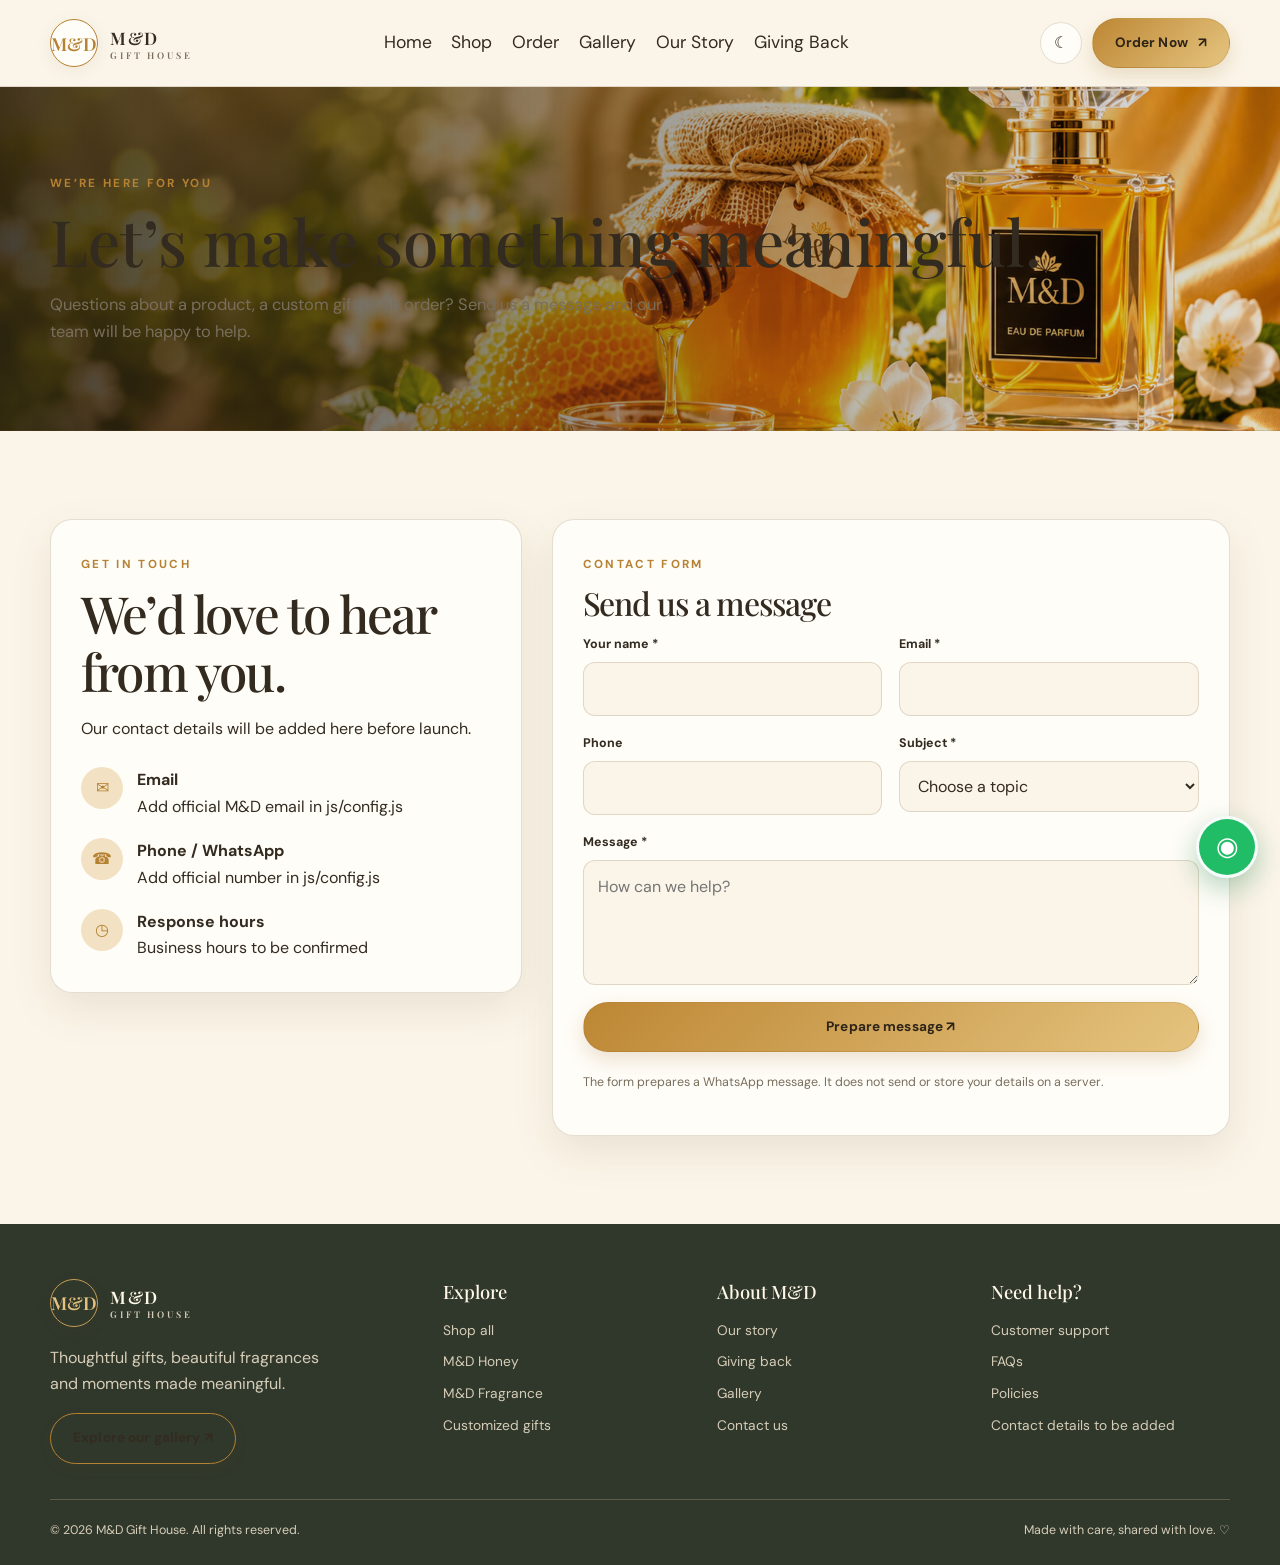
==== contact.html @ a3ccd5cc "initial files added ,  working : true" ====
<!doctype html>
<html lang="en" data-theme="light">
  <head>
    <meta charset="utf-8" />
    <meta name="viewport" content="width=device-width,initial-scale=1" />
    <meta name="theme-color" content="#f8f5ee" />
    <title>Contact Us | M&amp;D Gift House</title>
    <meta
      name="description"
      content="Discover thoughtful gifts, honey, fragrances and gift hampers from M&D Gift House."
    />
    <link rel="stylesheet" href="css/style.css" />
  </head>
  <body>
    <header class="site-header">
      <div class="container nav-wrap">
        <a class="brand" href="index.html"
          ><span class="brand-mark">M&amp;D</span
          ><span class="brand-name"
            >M&amp;D<span class="brand-sub">Gift House</span></span
          ></a
        >
        <nav class="nav-links" data-nav>
          <a href="index.html">Home</a><a href="shop.html">Shop</a
          ><a href="order.html">Order</a><a href="gallery.html">Gallery</a
          ><a href="story.html">Our Story</a
          ><a href="giving-back.html">Giving Back</a>
        </nav>
        <div class="nav-actions">
          <button
            class="theme-toggle"
            data-theme-toggle
            aria-label="Toggle theme"
          >
            ☾</button
          ><a class="btn btn--gold" href="order.html"
            >Order Now <span>↗</span></a
          ><button
            class="menu-toggle"
            data-menu-toggle
            aria-label="Open menu"
            aria-expanded="false"
          >
            ☰
          </button>
        </div>
      </div>
    </header>
    <main>
      <section class="page-hero">
        <div class="container">
          <span class="eyebrow">We’re here for you</span>
          <h1>Let’s make something meaningful.</h1>
          <p class="lead">
            Questions about a product, a custom gift or an order? Send us a
            message and our team will be happy to help.
          </p>
        </div>
      </section>
      <section class="section">
        <div class="container form-layout">
          <aside class="info-card">
            <span class="eyebrow">Get in touch</span>
            <h2 class="heading">We’d love to hear from you.</h2>
            <p class="muted">
              Our contact details will be added here before launch.
            </p>
            <div class="contact-list">
              <div class="contact-line">
                <span class="contact-icon">✉</span>
                <div>
                  <strong>Email</strong>
                  <div class="muted">
                    Add official M&amp;D email in js/config.js
                  </div>
                </div>
              </div>
              <div class="contact-line">
                <span class="contact-icon">☎</span>
                <div>
                  <strong>Phone / WhatsApp</strong>
                  <div class="muted">Add official number in js/config.js</div>
                </div>
              </div>
              <div class="contact-line">
                <span class="contact-icon">◷</span>
                <div>
                  <strong>Response hours</strong>
                  <div class="muted">Business hours to be confirmed</div>
                </div>
              </div>
            </div>
          </aside>
          <form class="form-card" data-contact-form>
            <span class="eyebrow">Contact form</span>
            <h2 class="heading" style="font-size: 2rem">Send us a message</h2>
            <div class="form-grid">
              <div class="field">
                <label for="cname">Your name *</label
                ><input id="cname" name="name" required />
              </div>
              <div class="field">
                <label for="cemail">Email *</label
                ><input id="cemail" name="email" type="email" required />
              </div>
              <div class="field">
                <label for="cphone">Phone</label
                ><input id="cphone" name="phone" />
              </div>
              <div class="field">
                <label for="subject">Subject *</label
                ><select id="subject" name="subject" required>
                  <option value="">Choose a topic</option>
                  <option>Product enquiry</option>
                  <option>Existing order</option>
                  <option>Customized gift</option>
                  <option>Wholesale / partnership</option>
                  <option>Other</option>
                </select>
              </div>
              <div class="field full">
                <label for="message">Message *</label
                ><textarea
                  id="message"
                  name="message"
                  required
                  placeholder="How can we help?"
                ></textarea>
              </div>
              <div class="field full">
                <button class="btn btn--gold" type="submit">
                  Prepare message ↗
                </button>
                <p class="form-note">
                  The form prepares a WhatsApp message. It does not send or
                  store your details on a server.
                </p>
                <textarea
                  data-message-preview
                  hidden
                  readonly
                  aria-label="Prepared contact message"
                ></textarea>
              </div>
            </div>
          </form>
        </div>
      </section>
    </main>
    <footer class="site-footer">
      <div class="container">
        <div class="footer-grid">
          <div>
            <a class="brand" href="index.html"
              ><span class="brand-mark">M&amp;D</span
              ><span class="brand-name"
                >M&amp;D<span class="brand-sub">Gift House</span></span
              ></a
            >
            <p class="muted" style="max-width: 280px; margin-top: 18px">
              Thoughtful gifts, beautiful fragrances and moments made
              meaningful.
            </p>
            <a class="btn btn--outline" href="gallery.html"
              >Explore our gallery ↗</a
            >
          </div>
          <div>
            <h4>Explore</h4>
            <div class="footer-links">
              <a href="shop.html">Shop all</a
              ><a href="shop.html#honey">M&amp;D Honey</a
              ><a href="shop.html#fragrance">M&amp;D Fragrance</a
              ><a href="shop.html#gifts">Customized gifts</a>
            </div>
          </div>
          <div>
            <h4>About M&amp;D</h4>
            <div class="footer-links">
              <a href="story.html">Our story</a
              ><a href="giving-back.html">Giving back</a
              ><a href="gallery.html">Gallery</a
              ><a href="contact.html">Contact us</a>
            </div>
          </div>
          <div>
            <h4>Need help?</h4>
            <div class="footer-links">
              <a href="contact.html">Customer support</a
              ><a href="info.html#faq">FAQs</a
              ><a href="info.html#policies">Policies</a
              ><span>Contact details to be added</span>
            </div>
          </div>
        </div>
        <div class="footer-bottom">
          <span
            >© <span data-year></span> M&amp;D Gift House. All rights
            reserved.</span
          ><span>Made with care, shared with love. ♡</span>
        </div>
      </div>
    </footer>
    <a
      class="whatsapp-float"
      data-whatsapp
      href="#"
      aria-label="Chat on WhatsApp"
      title="Chat on WhatsApp"
      >◉</a
    >
    <script src="js/config.js"></script>
    <script src="js/main.js"></script>
  </body>
</html>
---- css/style.css ----
@import url("https://fonts.googleapis.com/css2?family=DM+Sans:wght@400;500;600;700&family=Playfair+Display:wght@400;500;600;700&display=swap");
:root {
  --bg: #f8f5ee;
  --surface: #fffdf8;
  --surface2: #eee6d8;
  --text: #29231b;
  --muted: #766d60;
  --gold: #ad8240;
  --gold2: #d7b879;
  --gold-pale: #ead9b8;
  --line: rgba(93, 69, 34, 0.17);
  --shadow: 0 18px 55px rgba(61, 45, 23, 0.1);
  --radius: 22px;
  --serif: "Playfair Display", Georgia, serif;
  --sans: "DM Sans", Arial, sans-serif;
}
html[data-theme="dark"] {
  --bg: #211d19;
  --surface: #2b2621;
  --surface2: #352e27;
  --text: #f7f0e4;
  --muted: #c0b4a2;
  --gold: #d3ad69;
  --gold2: #efd39b;
  --gold-pale: #57452d;
  --line: rgba(230, 199, 143, 0.2);
  --shadow: 0 18px 55px rgba(0, 0, 0, 0.22);
}
* {
  box-sizing: border-box;
}
html {
  scroll-behavior: smooth;
}
body {
  margin: 0;
  background: var(--bg);
  color: var(--text);
  font-family: var(--sans);
  line-height: 1.65;
  transition:
    background 0.3s,
    color 0.3s;
}
img,
video {
  display: block;
  max-width: 100%;
}
a {
  color: inherit;
  text-decoration: none;
}
button,
input,
select,
textarea {
  font: inherit;
}
button {
  cursor: pointer;
}
.container {
  width: min(1180px, calc(100% - 44px));
  margin: auto;
}
.section {
  padding: 88px 0;
}
.section--compact {
  padding: 58px 0;
}
.eyebrow {
  color: var(--gold);
  font-size: 0.73rem;
  font-weight: 700;
  letter-spacing: 0.2em;
  text-transform: uppercase;
}
.heading {
  font: 500 clamp(2rem, 4vw, 3.35rem)/1.12 var(--serif);
  letter-spacing: -0.035em;
  margin: 10px 0 16px;
}
.lead {
  color: var(--muted);
  max-width: 650px;
  font-size: 1.03rem;
}
.section-head {
  display: flex;
  justify-content: space-between;
  align-items: end;
  gap: 24px;
  margin-bottom: 30px;
}
.section-head p {
  max-width: 440px;
  color: var(--muted);
  margin: 0;
}
.btn {
  display: inline-flex;
  align-items: center;
  justify-content: center;
  gap: 10px;
  border-radius: 999px;
  padding: 14px 23px;
  font-weight: 700;
  font-size: 0.88rem;
  letter-spacing: 0.01em;
  border: 1px solid transparent;
  transition:
    transform 0.25s,
    background 0.25s,
    color 0.25s,
    border-color 0.25s,
    box-shadow 0.25s;
}
.btn:hover {
  transform: translateY(-3px);
}
.btn--gold {
  background: linear-gradient(135deg, #bd9655, #e0c38a);
  color: #241b10;
  box-shadow: 0 8px 22px rgba(173, 130, 64, 0.2);
}
.btn--gold:hover {
  background: linear-gradient(135deg, #d4b16f, #f0d9a7);
  box-shadow: 0 13px 28px rgba(173, 130, 64, 0.28);
}
.btn--outline {
  border-color: var(--gold);
  color: var(--text);
  background: transparent;
}
.btn--outline:hover {
  background: var(--gold-pale);
  border-color: var(--gold);
  color: var(--text);
}
.btn--light {
  background: var(--surface);
  color: var(--text);
  border-color: var(--line);
}
.site-header {
  position: sticky;
  top: 0;
  z-index: 50;
  background: color-mix(in srgb, var(--bg) 90%, transparent);
  backdrop-filter: blur(18px);
  border-bottom: 1px solid var(--line);
}
.nav-wrap {
  min-height: 82px;
  display: flex;
  align-items: center;
  justify-content: space-between;
  gap: 25px;
}
.brand {
  display: flex;
  align-items: center;
  gap: 12px;
  min-width: max-content;
}
.brand-mark {
  width: 43px;
  height: 43px;
  border-radius: 50%;
  display: grid;
  place-items: center;
  border: 1px solid var(--gold);
  font: 600 1rem var(--serif);
  color: var(--gold);
}
.brand-name {
  font: 600 1rem var(--serif);
  letter-spacing: 0.12em;
}
.brand-sub {
  display: block;
  color: var(--muted);
  font-size: 0.57rem;
  letter-spacing: 0.28em;
  text-transform: uppercase;
}
.nav-links {
  display: flex;
  align-items: center;
  gap: 23px;
  font-size: 0.98rem;
  color: var(--muted);
}
.nav-links a {
  transition: color 0.2s;

  font-size: 1.1rem;
}
.nav-links a:hover,
.nav-links a.active {
  color: var(--gold);
}
.nav-actions {
  display: flex;
  align-items: center;
  gap: 10px;
}
.theme-toggle,
.menu-toggle {
  width: 42px;
  height: 42px;
  border-radius: 50%;
  border: 1px solid var(--line);
  background: var(--surface);
  color: var(--text);
  display: grid;
  place-items: center;
}
.menu-toggle {
  display: none;
}
.hero {
  position: relative;
  min-height: 650px;
  display: flex;
  align-items: center;
  overflow: hidden;
  background:
    linear-gradient(
      90deg,
      rgba(28, 23, 17, 0.82),
      rgba(28, 23, 17, 0.36) 58%,
      rgba(28, 23, 17, 0.12)
    ),
    url("/assets/images/hero.png") center/cover;
  /* background: url(../assets/images/Golden\ Honey\ and\ Amber\ Perfume\ Still\ Life.png); */
}
.page-hero {
  background:
    linear-gradient(
      90deg,
      rgba(28, 23, 17, 0.82),
      rgba(28, 23, 17, 0.36) 58%,
      rgba(28, 23, 17, 0.12)
    ),
    url("/assets/images/hero.png") center/cover;
}
/* .page-hero {
  min-height: 550px;

  background:
    linear-gradient(
      90deg,
      rgba(28, 23, 17, 0.55),
      rgba(28, 23, 17, 0.2) 58%,
      rgba(28, 23, 17, 0.05)
    ),
    url("/assets/images/Golden%20Honey%20and%20Amber%20Perfume%20Still%20Life.png");

  background-position: center;
  background-size: cover;
  background-repeat: no-repeat;
} */
.hero:after {
  content: "";
  position: absolute;
  inset: auto 0 0;
  height: 150px;
  background: linear-gradient(transparent, var(--bg));
}
.hero-content {
  position: relative;
  z-index: 1;
  padding: 100px 0;
  max-width: 650px;
  color: #fff;
}
.hero .eyebrow {
  color: #f0d39a;
}
.hero h1 {
  font: 500 clamp(3.3rem, 7vw, 6.4rem)/0.98 var(--serif);
  letter-spacing: -0.055em;
  margin: 18px 0;
}
.hero p {
  color: #f4eadd;
  max-width: 530px;
  font-size: 1.04rem;
}
.hero-actions {
  display: flex;
  gap: 12px;
  flex-wrap: wrap;
  margin-top: 30px;
}
.hero .btn--outline {
  color: #fff;
  border-color: rgba(255, 255, 255, 0.7);
}
.hero .btn--outline:hover {
  color: #fff;
  background: rgba(255, 255, 255, 0.13);
}
.trust-strip {
  background: var(--surface);
  border-block: 1px solid var(--line);
}
.trust-grid {
  display: grid;
  grid-template-columns: repeat(4, 1fr);
}
.trust-item {
  padding: 20px 12px;
  text-align: center;
  border-right: 1px solid var(--line);
  font-size: 0.8rem;
  color: var(--muted);
}
.trust-item:last-child {
  border: 0;
}
.trust-item strong {
  display: block;
  color: var(--text);
  font: 500 1.05rem var(--serif);
}
.tiles {
  display: grid;
  grid-template-columns: repeat(3, 1fr);
  gap: 20px;
}
.tile {
  position: relative;
  min-height: 390px;
  border-radius: var(--radius);
  overflow: hidden;
  background: var(--surface2);
  box-shadow: var(--shadow);
}
.tile img {
  width: 100%;
  height: 100%;
  object-fit: cover;
  position: absolute;
  inset: 0;
  transition: transform 0.7s;
}
.tile:hover img {
  transform: scale(1.06);
}
.tile:after {
  content: "";
  position: absolute;
  inset: 35% 0 0;
  background: linear-gradient(transparent, rgba(24, 18, 12, 0.83));
}
.tile-copy {
  position: absolute;
  z-index: 1;
  bottom: 25px;
  left: 25px;
  right: 25px;
  color: white;
}
.tile-copy h3 {
  font: 500 2rem var(--serif);
  margin: 0 0 5px;
}
.tile-copy p {
  margin: 0 0 15px;
  color: #f0e4d3;
  font-size: 0.87rem;
}
.product-grid {
  display: grid;
  grid-template-columns: repeat(3, 1fr);
  gap: 22px;
}
.product-card {
  background: var(--surface);
  border: 1px solid var(--line);
  border-radius: var(--radius);
  overflow: hidden;
  box-shadow: var(--shadow);
  transition:
    transform 0.3s,
    border-color 0.3s;
}
.product-card:hover {
  transform: translateY(-7px);
  border-color: var(--gold);
}
.product-photo {
  height: 260px;
  background: var(--surface2);
  overflow: hidden;
}
.product-photo img {
  width: 100%;
  height: 100%;
  object-fit: cover;
  transition: transform 0.6s;
}
.product-card:hover img {
  transform: scale(1.045);
}
.product-info {
  padding: 21px;
}
.product-info h3 {
  font: 500 1.35rem var(--serif);
  margin: 5px 0;
}
.product-info p {
  color: var(--muted);
  font-size: 0.88rem;
  margin: 0 0 15px;
}
.product-meta {
  display: flex;
  align-items: center;
  justify-content: space-between;
  margin: 14px 0 17px;
}
.price {
  font-weight: 700;
  color: var(--gold);
  font-size: 1.08rem;
}
.tag {
  font-size: 0.68rem;
  letter-spacing: 0.1em;
  text-transform: uppercase;
  color: var(--gold);
}
.split {
  display: grid;
  grid-template-columns: 1fr 1fr;
  gap: 55px;
  align-items: center;
}
.split-media {
  border-radius: var(--radius);
  overflow: hidden;
  box-shadow: var(--shadow);
  min-height: 420px;
}
.split-media img,
.split-media video {
  width: 100%;
  height: 100%;
  object-fit: cover;
}
.quote-panel {
  padding: 48px;
  border-radius: var(--radius);
  background: var(--surface2);
  border: 1px solid var(--line);
}
.quote-panel blockquote {
  font: 500 clamp(1.7rem, 3vw, 2.6rem)/1.25 var(--serif);
  margin: 12px 0;
}
.giving-banner {
  background:
    linear-gradient(110deg, rgba(36, 29, 20, 0.88), rgba(36, 29, 20, 0.42)),
    url("../assets/images/md-xauusd-reference.jpg") center/cover;
  border-radius: 28px;
  padding: 70px;
  color: #fff;
}
.giving-banner h2 {
  font: 500 clamp(2.4rem, 5vw, 4rem)/1.05 var(--serif);
  max-width: 650px;
  margin: 12px 0;
}
.giving-banner p {
  max-width: 620px;
  color: #f0e5d3;
}
.page-hero {
  padding: 82px 0 68px;
  /* background:
    radial-gradient(ellipse at 85% 0%, var(--gold-pale), transparent 42%),
    var(--surface2); */
  border-bottom: 1px solid var(--line);
}
.page-hero h1 {
  font: 500 clamp(2.7rem, 5vw, 4.7rem)/1.05 var(--serif);
  margin: 12px 0;
}
.form-layout {
  display: grid;
  grid-template-columns: 0.82fr 1.18fr;
  gap: 30px;
  align-items: start;
}
.form-card,
.info-card {
  background: var(--surface);
  border: 1px solid var(--line);
  border-radius: var(--radius);
  padding: 30px;
  box-shadow: var(--shadow);
}
.form-grid {
  display: grid;
  grid-template-columns: 1fr 1fr;
  gap: 17px;
}
.field {
  display: flex;
  flex-direction: column;
  gap: 7px;
}
.field.full {
  grid-column: 1/-1;
}
.field label {
  font-size: 0.78rem;
  font-weight: 700;
  color: var(--text);
}
.field input,
.field select,
.field textarea {
  width: 100%;
  border: 1px solid var(--line);
  border-radius: 12px;
  padding: 13px 14px;
  background: var(--bg);
  color: var(--text);
  outline: none;
  transition:
    border 0.2s,
    box-shadow 0.2s;
}
.field input:focus,
.field select:focus,
.field textarea:focus {
  border-color: var(--gold);
  box-shadow: 0 0 0 3px var(--gold-pale);
}
.field textarea {
  min-height: 125px;
  resize: vertical;
}
.form-note {
  font-size: 0.78rem;
  color: var(--muted);
}
.order-summary {
  background: var(--surface2);
  padding: 19px;
  border-radius: 15px;
  margin: 20px 0;
  border: 1px solid var(--line);
}
.summary-row {
  display: flex;
  justify-content: space-between;
  gap: 15px;
  padding: 6px 0;
  font-size: 0.9rem;
}
.summary-row.total {
  border-top: 1px solid var(--line);
  margin-top: 7px;
  padding-top: 13px;
  font-weight: 700;
  font-size: 1.05rem;
}
.contact-list {
  display: grid;
  gap: 18px;
  margin-top: 25px;
}
.contact-line {
  display: flex;
  gap: 14px;
  align-items: flex-start;
}
.contact-icon {
  width: 42px;
  height: 42px;
  border-radius: 50%;
  display: grid;
  place-items: center;
  background: var(--gold-pale);
  color: var(--gold);
  flex: none;
}
.gallery-grid {
  display: grid;
  grid-template-columns: repeat(3, 1fr);
  gap: 17px;
}
.gallery-item {
  position: relative;
  border-radius: 18px;
  overflow: hidden;
  background: var(--surface2);
  aspect-ratio: 4/5;
  cursor: pointer;
}
.gallery-item img,
.gallery-item video {
  width: 100%;
  height: 100%;
  object-fit: cover;
  transition: transform 0.5s;
}
.gallery-item:hover img,
.gallery-item:hover video {
  transform: scale(1.04);
}
.gallery-item:after {
  content: "▶";
  position: absolute;
  inset: 0;
  display: grid;
  place-items: center;
  color: #fff;
  font-size: 2rem;
  background: rgba(20, 15, 10, 0.12);
  text-shadow: 0 2px 15px #000;
}
.gallery-item span {
  position: absolute;
  z-index: 1;
  bottom: 15px;
  left: 16px;
  color: #fff;
  font-weight: 700;
}
.modal {
  position: fixed;
  inset: 0;
  background: rgba(15, 12, 9, 0.88);
  z-index: 100;
  display: none;
  place-items: center;
  padding: 24px;
}
.modal.open {
  display: grid;
}
.modal video,
.modal img {
  max-width: min(100%, 1000px);
  max-height: 82vh;
  border-radius: 14px;
}
.modal-close {
  position: absolute;
  right: 24px;
  top: 18px;
  color: #fff;
  background: transparent;
  border: 0;
  font-size: 2rem;
}
.site-footer {
  background: var(--surface2);
  border-top: 1px solid var(--line);
  padding: 55px 0 25px;
}
.footer-grid {
  display: grid;
  grid-template-columns: 1.5fr 1fr 1fr 1fr;
  gap: 35px;
}
.footer-grid h4 {
  font: 500 1.15rem var(--serif);
  margin: 0 0 15px;
}
.footer-links {
  display: grid;
  gap: 9px;
  color: var(--muted);
  font-size: 0.86rem;
}
.footer-bottom {
  border-top: 1px solid var(--line);
  margin-top: 35px;
  padding-top: 20px;
  color: var(--muted);
  font-size: 0.78rem;
  display: flex;
  justify-content: space-between;
  gap: 15px;
}
.whatsapp-float {
  position: fixed;
  left: 22px;
  bottom: 22px;
  z-index: 80;
  width: 60px;
  height: 60px;
  border-radius: 50%;
  display: grid;
  place-items: center;
  background: #20bd66;
  color: white;
  box-shadow: 0 10px 28px rgba(20, 120, 65, 0.3);
  font-size: 1.65rem;
  border: 3px solid rgba(255, 255, 255, 0.85);
  transition: transform 0.25s;
}
.whatsapp-float:hover {
  transform: translateY(-5px) scale(1.05);
}
.reveal {
  opacity: 0;
  transform: translateY(22px);
  transition:
    opacity 0.7s,
    transform 0.7s;
}
.reveal.visible {
  opacity: 1;
  transform: none;
}
.notice {
  padding: 13px 16px;
  border-radius: 12px;
  background: var(--gold-pale);
  color: var(--text);
  font-size: 0.83rem;
}
.mobile-only {
  display: none;
}
@media (max-width: 980px) {
  .nav-links {
    gap: 13px;
  }
  .nav-links a {
    font-size: 0.76rem;
  }
  .tiles,
  .product-grid {
    grid-template-columns: repeat(2, 1fr);
  }
  .footer-grid {
    grid-template-columns: repeat(2, 1fr);
  }
  .form-layout {
    grid-template-columns: 1fr;
  }
  .hero {
    min-height: 590px;
  }
}
@media (max-width: 760px) {
  .container {
    width: min(100% - 30px, 600px);
  }
  .nav-wrap {
    min-height: 72px;
  }
  .menu-toggle {
    display: grid;
  }
  .nav-links {
    display: none;
    position: absolute;
    top: 71px;
    left: 0;
    right: 0;
    background: var(--surface);
    padding: 20px 24px 25px;
    border-bottom: 1px solid var(--line);
    box-shadow: var(--shadow);
    flex-direction: column;
    align-items: stretch;
    gap: 0;
  }
  .nav-links.open {
    display: flex;
  }
  .nav-links a {
    padding: 12px 0;
    border-bottom: 1px solid var(--line);
    font-size: 0.9rem;
  }
  .nav-actions .btn {
    display: none;
  }
  .brand-name {
    font-size: 0.88rem;
  }
  .hero {
    min-height: 600px;
    background-position: 58% center;
  }
  .hero-content {
    padding: 85px 0;
  }
  .hero h1 {
    font-size: clamp(3rem, 13vw, 4.7rem);
  }
  .section {
    padding: 65px 0;
  }
  .section-head {
    display: block;
  }
  .section-head p {
    margin-top: 10px;
  }
  .tiles,
  .product-grid,
  .gallery-grid {
    grid-template-columns: 1fr 1fr;
    gap: 13px;
  }
  .tile {
    min-height: 300px;
  }
  .tile-copy {
    left: 17px;
    right: 17px;
    bottom: 18px;
  }
  .tile-copy h3 {
    font-size: 1.5rem;
  }
  .product-photo {
    height: 190px;
  }
  .product-info {
    padding: 15px;
  }
  .product-info h3 {
    font-size: 1.1rem;
  }
  .split {
    grid-template-columns: 1fr;
    gap: 25px;
  }
  .split-media {
    min-height: 300px;
  }
  .quote-panel {
    padding: 28px;
  }
  .giving-banner {
    padding: 40px 25px;
  }
  .form-card,
  .info-card {
    padding: 22px;
  }
  .form-grid {
    grid-template-columns: 1fr;
  }
  .field.full {
    grid-column: auto;
  }
  .trust-grid {
    grid-template-columns: 1fr 1fr;
  }
  .trust-item:nth-child(2) {
    border-right: 0;
  }
  .trust-item:nth-child(-n + 2) {
    border-bottom: 1px solid var(--line);
  }
  .footer-grid {
    grid-template-columns: 1fr 1fr;
    gap: 25px;
  }
  .footer-grid > div:first-child {
    grid-column: 1/-1;
  }
  .footer-bottom {
    display: block;
  }
  .whatsapp-float {
    left: 15px;
    bottom: 15px;
    width: 55px;
    height: 55px;
  }
}
@media (max-width: 420px) {
  .tiles,
  .product-grid,
  .gallery-grid {
    grid-template-columns: 1fr;
  }
  .tile {
    min-height: 360px;
  }
  .hero-actions .btn {
    width: 100%;
  }
  .footer-grid {
    grid-template-columns: 1fr;
  }
  .footer-grid > div:first-child {
    grid-column: auto;
  }
  .brand-mark {
    width: 38px;
    height: 38px;
  }
}
@media (prefers-reduced-motion: reduce) {
  *,
  *:before,
  *:after {
    scroll-behavior: auto !important;
    transition: none !important;
    animation: none !important;
  }
}

/* M&D Concept C — brighter botanical luxury homepage */
:root {
  --bg: #fbf5e9;
  --surface: #fffdf8;
  --surface2: #f1e7d5;
  --text: #342b20;
  --muted: #796e5d;
  --gold: #b68132;
  --gold2: #e1bd78;
  --gold-pale: #f2e2c3;
  --line: rgba(112, 83, 42, 0.19);
  --shadow: 0 16px 42px rgba(89, 66, 34, 0.1);
  --green: #718653;
  --serif: "Playfair Display", Georgia, serif;
}
html[data-theme="dark"] {
  --bg: #25251e;
  --surface: #303027;
  --surface2: #39392e;
  --text: #f8f0df;
  --muted: #d0c4aa;
  --gold: #e0b968;
  --gold2: #f1d493;
  --gold-pale: #51462f;
  --line: rgba(232, 204, 151, 0.22);
  --green: #a5b77d;
  --shadow: 0 18px 48px rgba(0, 0, 0, 0.25);
}
.announcement {
  min-height: 31px;
  padding: 5px 5vw;
  background: #6f7e50;
  color: #fff9e9;
  display: flex;
  justify-content: space-between;
  align-items: center;
  font-size: 0.69rem;
  letter-spacing: 0.04em;
}
.announcement b {
  color: #f4d58f;
  font-size: 1rem;
  margin-left: 5px;
}
.nav-wrap {
  min-height: 86px;
}
.brand-mark {
  width: 48px;
  height: 48px;
  background: var(--surface);
  box-shadow: 0 4px 16px rgba(92, 67, 33, 0.08);
  font-size: 1.12rem;
}
.brand-name {
  font-size: 1.08rem;
  letter-spacing: 0.1em;
}
.brand-sub {
  letter-spacing: 0.31em;
  font-size: 0.58rem;
}
.nav-links {
  gap: clamp(12px, 1.55vw, 23px);
  color: var(--text);
  font-size: 0.79rem;
}
.nav-links a {
  position: relative;
  padding: 8px 0;
}
.nav-links a:after {
  content: "";
  position: absolute;
  left: 0;
  right: 100%;
  bottom: 1px;
  height: 1px;
  background: var(--gold);
  transition: right 0.25s;
}
.nav-links a:hover:after,
.nav-links a.active:after {
  right: 0;
}
.nav-icon {
  width: 39px;
  height: 39px;
  border: 1px solid var(--line);
  border-radius: 50%;
  display: grid;
  place-items: center;
  color: var(--text);
  font-size: 1.2rem;
}
.nav-cta {
  padding: 12px 19px;
}
.hero-c {
  min-height: 650px;
  position: relative;
  display: flex;
  align-items: center;
  overflow: hidden;
  /* background: #e9d9bd
    url("https://images.unsplash.com/photo-1471943311424-646960669fbc?auto=format&fit=crop&w=2200&q=90")
    center 52% / cover no-repeat; */
}
.hero-shade {
  position: absolute;
  inset: 0;
  background: linear-gradient(
    90deg,
    rgba(250, 242, 225, 0.97) 0%,
    rgba(250, 242, 225, 0.88) 32%,
    rgba(250, 242, 225, 0.25) 64%,
    rgba(42, 31, 18, 0.02) 100%
  );
}
.hero-inner {
  position: relative;
  z-index: 2;
}
.hero-content {
  max-width: 610px;
  padding: 100px 0 115px;
  color: #382b1c;
}
.hero-eyebrow {
  display: flex;
  align-items: center;
  gap: 11px;
  color: #7a854d !important;
}
.eyebrow-line {
  width: 34px;
  height: 1px;
  background: #8b965b;
}
.hero h1 {
  font: 500 clamp(3.2rem, 6.4vw, 6.1rem)/1.02 var(--serif);
  letter-spacing: -0.055em;
  margin: 22px 0 17px;
  color: #352819;
}
.hero h1 em,
.heading em {
  font-style: italic;
  color: #8b713d;
}
.hero p {
  max-width: 500px;
  color: #66543d;
  font-size: 1.02rem;
  line-height: 1.8;
}
.hero-actions {
  margin-top: 28px;
  gap: 13px;
}
.btn {
  padding: 13px 22px;
  font-size: 0.85rem;
  box-shadow: 0 5px 14px rgba(117, 82, 31, 0.08);
}
.btn--gold {
  background: linear-gradient(135deg, #bd8734, #e5c47f);
  color: #2e2417;
  border: 1px solid rgba(145, 101, 38, 0.2);
  box-shadow: 0 8px 20px rgba(157, 112, 46, 0.2);
}
.btn--gold:hover {
  background: linear-gradient(135deg, #d19a42, #f0d59a);
  box-shadow: 0 12px 24px rgba(157, 112, 46, 0.27);
}
.btn--large {
  padding: 15px 26px;
}
.btn--glass {
  border: 1px solid rgba(105, 83, 49, 0.36);
  background: rgba(255, 252, 244, 0.55);
  color: #463722;
  backdrop-filter: blur(8px);
}
.btn--glass:hover {
  background: #fffaf0;
}
.play-dot {
  width: 22px;
  height: 22px;
  border-radius: 50%;
  background: #7d8b58;
  color: white;
  display: grid;
  place-items: center;
  font-size: 0.58rem;
  padding-left: 2px;
}
.hero-note {
  margin-top: 38px;
  color: #766347;
  font-size: 0.76rem;
  letter-spacing: 0.04em;
}
.hero-note span {
  color: #b58234;
  margin-right: 7px;
}
.hero-bottom-label {
  position: absolute;
  right: 4.5%;
  bottom: 27px;
  color: #fff9ec;
  font-size: 0.66rem;
  letter-spacing: 0.22em;
  text-shadow: 0 1px 8px #46351e;
}
.benefit-strip {
  background: var(--surface);
  border-block: 1px solid var(--line);
}
.benefit-grid {
  display: grid;
  grid-template-columns: repeat(4, 1fr);
  padding: 17px 0;
}
.benefit-grid > div {
  display: flex;
  align-items: center;
  justify-content: center;
  gap: 12px;
  padding: 7px 12px;
  border-right: 1px solid var(--line);
}
.benefit-grid > div:last-child {
  border: 0;
}
.benefit-icon {
  width: 39px;
  height: 39px;
  display: grid;
  place-items: center;
  border-radius: 50%;
  background: var(--gold-pale);
  color: var(--gold);
  font-size: 1.35rem;
}
.benefit-grid b,
.benefit-grid small {
  display: block;
}
.benefit-grid b {
  font: 600 0.88rem var(--serif);
}
.benefit-grid small {
  font-size: 0.68rem;
  color: var(--muted);
  margin-top: 2px;
}
.section {
  padding: 88px 0;
}
.section-head-center {
  display: flex;
  flex-direction: column;
  align-items: center;
  text-align: center;
  max-width: 690px;
  margin: 0 auto 38px;
}
.section-head-center p {
  max-width: 570px;
  margin: 0;
  color: var(--muted);
}
.heading {
  font-size: clamp(2.1rem, 4vw, 3.45rem);
  margin: 9px 0 13px;
}
.honey-feature {
  background: linear-gradient(180deg, var(--bg), var(--surface2));
}
.honey-layout {
  display: grid;
  grid-template-columns: 1.08fr 0.92fr;
  gap: clamp(35px, 7vw, 95px);
  align-items: center;
  max-width: 1050px;
  margin: 0 auto;
}
.honey-photo {
  position: relative;
  height: 480px;
  border-radius: 190px 190px 18px 18px;
  overflow: hidden;
  box-shadow: 0 22px 50px rgba(92, 68, 32, 0.16);
}
.honey-photo:after {
  content: "";
  position: absolute;
  inset: 55% 0 0;
  background: linear-gradient(transparent, rgba(43, 31, 16, 0.14));
}
.honey-photo img {
  width: 100%;
  height: 100%;
  object-fit: cover;
}
.photo-stamp {
  position: absolute;
  z-index: 2;
  right: 22px;
  top: 25px;
  width: 86px;
  height: 86px;
  border-radius: 50%;
  display: grid;
  place-items: center;
  text-align: center;
  background: #f2dca8;
  color: #6b5129;
  border: 1px solid #b98d48;
  font: 600 0.72rem/1.4 var(--serif);
  letter-spacing: 0.1em;
  transform: rotate(9deg);
}
.honey-copy {
  padding: 15px 0;
}
.honey-copy h3 {
  font: 500 clamp(2.4rem, 4vw, 3.8rem)/1.08 var(--serif);
  margin: 12px 0;
  color: var(--text);
}
.honey-copy h3:after {
  content: "";
  display: block;
  width: 60px;
  height: 2px;
  background: var(--gold);
  margin-top: 19px;
}
.honey-copy > p {
  color: var(--muted);
  max-width: 470px;
  line-height: 1.85;
}
.check-list {
  list-style: none;
  padding: 0;
  margin: 22px 0 27px;
  display: grid;
  gap: 11px;
  color: var(--text);
  font-size: 0.88rem;
}
.check-list li:before {
  content: "✓";
  color: var(--green);
  font-weight: 700;
  margin-right: 11px;
}
.honey-footnote {
  font-size: 0.68rem;
  color: var(--muted);
  margin-top: 15px;
}
.fragrance-section {
  background: var(--surface);
}
.fragrance-section .section-head {
  align-items: end;
}
.product-grid {
  grid-template-columns: repeat(3, minmax(0, 1fr));
  gap: 24px;
}
.product-card {
  border-radius: 18px;
  background: var(--bg);
  box-shadow: 0 10px 30px rgba(83, 62, 34, 0.08);
  border-color: var(--line);
}
.product-photo {
  height: 300px;
  position: relative;
  display: block;
  background: var(--surface2);
}
.product-photo img {
  object-fit: cover;
}
.product-badge {
  position: absolute;
  left: 14px;
  top: 14px;
  border-radius: 99px;
  padding: 6px 11px;
  background: rgba(255, 251, 240, 0.92);
  color: #6f592f;
  font-size: 0.65rem;
  font-weight: 700;
  letter-spacing: 0.08em;
  text-transform: uppercase;
}
.product-badge-soft {
  background: rgba(238, 229, 208, 0.94);
}
.product-info {
  padding: 20px 21px 22px;
}
.product-info h3 {
  font-size: 1.24rem;
  margin: 7px 0;
}
.product-info p {
  min-height: 48px;
  line-height: 1.6;
}
.product-meta {
  margin: 17px 0;
}
.price {
  color: #8c692f;
  font-size: 1.04rem;
}
.size-label {
  font-size: 0.72rem;
  color: var(--muted);
}
.btn--buy {
  width: 100%;
  padding: 12px 18px;
}
.center-action {
  text-align: center;
  margin-top: 32px;
}
.btn--outline {
  border-color: var(--gold);
  background: transparent;
}
.collection-promo {
  padding-top: 15px;
}
.promo-grid {
  display: grid;
  grid-template-columns: 1fr 1fr;
  gap: 22px;
}
.promo-card {
  height: 340px;
  position: relative;
  overflow: hidden;
  border-radius: 20px;
  background: var(--surface2);
  display: block;
}
.promo-card > img {
  width: 100%;
  height: 100%;
  object-fit: cover;
  transition: transform 0.7s;
}
.promo-card:hover > img {
  transform: scale(1.05);
}
.promo-overlay {
  position: absolute;
  inset: 0;
  background: linear-gradient(
    90deg,
    rgba(35, 27, 16, 0.72),
    rgba(35, 27, 16, 0.08)
  );
}
.promo-copy {
  position: absolute;
  left: 30px;
  bottom: 31px;
  color: white;
  display: grid;
  gap: 8px;
}
.promo-copy small {
  font-size: 0.65rem;
  letter-spacing: 0.16em;
}
.promo-copy strong {
  font: 500 clamp(1.8rem, 3vw, 2.7rem)/1.08 var(--serif);
}
.promo-copy b {
  font-size: 0.8rem;
  color: #f3d99f;
  margin-top: 8px;
}
.reviews-section {
  background: #293126;
  color: #fff9ec;
  position: relative;
  overflow: hidden;
}
.reviews-section:before {
  content: "M&D";
  position: absolute;
  right: -10px;
  top: -45px;
  font: 700 14rem var(--serif);
  color: rgba(255, 255, 255, 0.025);
}
.reviews-section .eyebrow {
  color: #e1bd78;
}
.reviews-section .heading {
  color: #fff9ec;
}
.reviews-section .heading em {
  color: #e1bd78;
}
.reviews-section .section-head-center p {
  color: #d5cbb6;
}
.review-grid {
  display: grid;
  grid-template-columns: repeat(3, 1fr);
  gap: 18px;
}
.review-card {
  border: 1px solid rgba(224, 190, 120, 0.42);
  background: rgba(255, 255, 255, 0.045);
  border-radius: 14px;
  padding: 23px 22px;
  min-height: 180px;
}
.stars {
  color: #e9c477;
  letter-spacing: 0.15em;
  font-size: 0.9rem;
}
.review-card p {
  font: italic 1rem/1.65 var(--serif);
  color: #f3ead8;
  margin: 14px 0 19px;
}
.review-name {
  font-weight: 700;
  font-size: 0.78rem;
  color: #e6c987;
}
.review-name small {
  display: block;
  font-weight: 400;
  color: #c9bea9;
  margin-top: 3px;
}
.faq-section {
  background: var(--surface2);
}
.faq-layout {
  display: grid;
  grid-template-columns: 0.8fr 1.2fr;
  gap: clamp(35px, 8vw, 100px);
  align-items: start;
}
.faq-intro p {
  color: var(--muted);
  max-width: 380px;
  margin: 0 0 24px;
}
.faq-list details {
  border-bottom: 1px solid var(--line);
  padding: 0;
}
.faq-list details:first-child {
  border-top: 1px solid var(--line);
}
.faq-list summary {
  list-style: none;
  cursor: pointer;
  padding: 20px 38px 20px 2px;
  position: relative;
  font: 600 1rem var(--serif);
  color: var(--text);
}
.faq-list summary::-webkit-details-marker {
  display: none;
}
.faq-list summary:after {
  content: "+";
  position: absolute;
  right: 5px;
  top: 13px;
  color: var(--gold);
  font: 400 1.6rem var(--sans);
  transition: transform 0.2s;
}
.faq-list details[open] summary:after {
  content: "−";
  transform: rotate(180deg);
}
.faq-list details p {
  color: var(--muted);
  font-size: 0.88rem;
  line-height: 1.8;
  padding: 0 35px 17px 2px;
  margin: 0;
}
.giving-card {
  display: grid;
  grid-template-columns: 1fr 1fr;
  background: var(--surface2);
  border: 1px solid var(--line);
  border-radius: 24px;
  overflow: hidden;
  box-shadow: var(--shadow);
}
.giving-art {
  min-height: 390px;
}
.giving-art img {
  width: 100%;
  height: 100%;
  object-fit: cover;
}
.giving-copy {
  padding: clamp(28px, 5vw, 60px);
  align-self: center;
}
.giving-copy p {
  color: var(--muted);
  line-height: 1.85;
  margin-bottom: 24px;
}
.contact-cta-section {
  padding-top: 0;
}
.contact-cta {
  border: 1px solid var(--line);
  border-radius: 20px;
  padding: 34px 42px;
  background:
    radial-gradient(
      ellipse at 90% 0%,
      rgba(211, 177, 113, 0.26),
      transparent 48%
    ),
    var(--surface);
  display: flex;
  justify-content: space-between;
  align-items: center;
  gap: 25px;
}
.contact-cta h2 {
  font: 500 clamp(1.7rem, 3vw, 2.5rem) var(--serif);
  margin: 7px 0;
}
.contact-cta p {
  color: var(--muted);
  margin: 0;
  max-width: 550px;
  font-size: 0.9rem;
}
.cta-actions {
  display: flex;
  gap: 10px;
  flex-wrap: wrap;
  flex: none;
}
.site-footer {
  background: #30382b;
  color: #fff8e8;
  border: 0;
}
.site-footer .brand-name,
.site-footer .footer-grid h4 {
  color: #fff8e8;
}
.site-footer .brand-sub,
.site-footer .muted,
.site-footer .footer-links,
.site-footer .footer-bottom {
  color: #d6cdb8;
}
.site-footer .brand-mark {
  background: transparent;
  color: #e4c27f;
  border-color: #c49b55;
}
.footer-cta {
  display: inline-block;
  margin-top: 15px;
  color: #e8c981;
  font-size: 0.83rem;
}
.footer-links a:hover {
  color: #e8c981;
}
.footer-bottom {
  border-color: rgba(240, 220, 180, 0.22);
}
.whatsapp-float {
  right: 22px;
  left: auto;
  bottom: 22px;
  width: 62px;
  height: 62px;
  background: #20bd66;
  color: #fff;
  border: 3px solid rgba(255, 255, 255, 0.96);
  box-shadow: 0 10px 28px rgba(20, 120, 65, 0.32);
}
.whatsapp-float svg {
  width: 34px;
  height: 34px;
  display: block;
}
@media (max-width: 980px) {
  .nav-links {
    gap: 11px;
  }
  .nav-links a {
    font-size: 0.72rem;
  }
  .nav-actions {
    gap: 7px;
  }
  .nav-cta {
    padding: 11px 14px;
  }
  .hero-c {
    min-height: 590px;
  }
  .hero-content {
    max-width: 550px;
  }
  .benefit-grid > div {
    justify-content: flex-start;
  }
  .product-photo {
    height: 260px;
  }
}
@media (max-width: 760px) {
  .announcement {
    padding-inline: 16px;
    font-size: 0.61rem;
  }
  .announcement span:last-child {
    display: none;
  }
  .nav-wrap {
    min-height: 73px;
  }
  .nav-links {
    top: 72px;
  }
  .nav-icon {
    display: none;
  }
  .hero-c {
    min-height: 610px;
    background-position: 62% center;
  }
  .hero-shade {
    background: linear-gradient(
      90deg,
      rgba(250, 242, 225, 0.96),
      rgba(250, 242, 225, 0.78) 57%,
      rgba(250, 242, 225, 0.18)
    );
  }
  .hero-content {
    padding: 78px 0 100px;
    max-width: 520px;
  }
  .hero h1 {
    font-size: clamp(3rem, 12vw, 4.6rem);
  }
  .hero-bottom-label {
    font-size: 0.55rem;
    right: 18px;
  }
  .benefit-grid {
    grid-template-columns: 1fr 1fr;
    gap: 0;
  }
  .benefit-grid > div {
    padding: 13px 8px;
    border-bottom: 1px solid var(--line);
    border-right: 1px solid var(--line);
  }
  .benefit-grid > div:nth-child(2) {
    border-right: 0;
  }
  .benefit-grid > div:nth-child(n + 3) {
    border-bottom: 0;
  }
  .benefit-grid b {
    font-size: 0.79rem;
  }
  .benefit-grid small {
    font-size: 0.62rem;
  }
  .section {
    padding: 66px 0;
  }
  .honey-layout {
    grid-template-columns: 1fr;
    gap: 28px;
  }
  .honey-photo {
    height: 390px;
    max-width: 520px;
    width: 100%;
    margin: auto;
    border-radius: 150px 150px 16px 16px;
  }
  .honey-copy {
    max-width: 560px;
    margin: auto;
  }
  .section-head {
    display: block;
  }
  .section-head > p {
    margin-top: 12px;
  }
  .product-grid {
    grid-template-columns: repeat(2, minmax(0, 1fr));
    gap: 14px;
  }
  .product-photo {
    height: 220px;
  }
  .product-info {
    padding: 15px;
  }
  .product-info h3 {
    font-size: 1.05rem;
  }
  .product-info p {
    font-size: 0.78rem;
    min-height: 68px;
  }
  .price {
    font-size: 0.9rem;
  }
  .promo-grid {
    gap: 14px;
  }
  .promo-card {
    height: 290px;
  }
  .promo-copy {
    left: 18px;
    bottom: 20px;
  }
  .promo-copy strong {
    font-size: 1.8rem;
  }
  .review-grid {
    grid-template-columns: 1fr;
    max-width: 540px;
    margin: auto;
  }
  .review-card {
    min-height: 0;
  }
  .faq-layout {
    grid-template-columns: 1fr;
    gap: 24px;
  }
  .giving-card {
    grid-template-columns: 1fr;
  }
  .giving-art {
    min-height: 280px;
    max-height: 330px;
  }
  .giving-copy {
    padding: 30px;
  }
  .contact-cta {
    display: block;
    padding: 28px;
  }
  .cta-actions {
    margin-top: 20px;
  }
  .whatsapp-float {
    right: 15px;
    left: auto;
    bottom: 15px;
    width: 57px;
    height: 57px;
  }
}
@media (max-width: 430px) {
  .hero-actions {
    align-items: stretch;
  }
  .hero-actions .btn {
    width: 100%;
  }
  .product-grid {
    grid-template-columns: repeat(2, minmax(0, 1fr));
    gap: 10px;
  }
  .product-photo {
    height: 175px;
  }
  .product-info {
    padding: 12px;
  }
  .product-info h3 {
    font-size: 0.96rem;
  }
  .product-info p {
    font-size: 0.73rem;
    min-height: 75px;
  }
  .product-meta {
    display: block;
    margin: 12px 0;
  }
  .size-label {
    display: block;
    margin-top: 3px;
  }
  .btn--buy {
    font-size: 0.75rem;
    padding: 10px 12px;
  }
  .promo-grid {
    grid-template-columns: 1fr;
  }
  .promo-card {
    height: 300px;
  }
  .honey-photo {
    height: 330px;
  }
  .benefit-icon {
    width: 33px;
    height: 33px;
    font-size: 1.1rem;
  }
  .benefit-grid > div {
    gap: 8px;
  }
  .footer-grid {
    grid-template-columns: 1fr 1fr;
  }
}
@media (max-width: 360px) {
  .product-grid {
    grid-template-columns: 1fr;
  }
  .product-photo {
    height: 260px;
  }
  .product-info p {
    min-height: 0;
  }
}
.honey-shop-section {
  background: var(--bg);
  padding-top: 35px;
}
.honey-shop-section .product-photo {
  height: 270px;
}
@media (max-width: 760px) {
  .honey-shop-section .product-photo {
    height: 210px;
  }
}
@media (max-width: 430px) {
  .honey-shop-section .product-photo {
    height: 170px;
  }
}
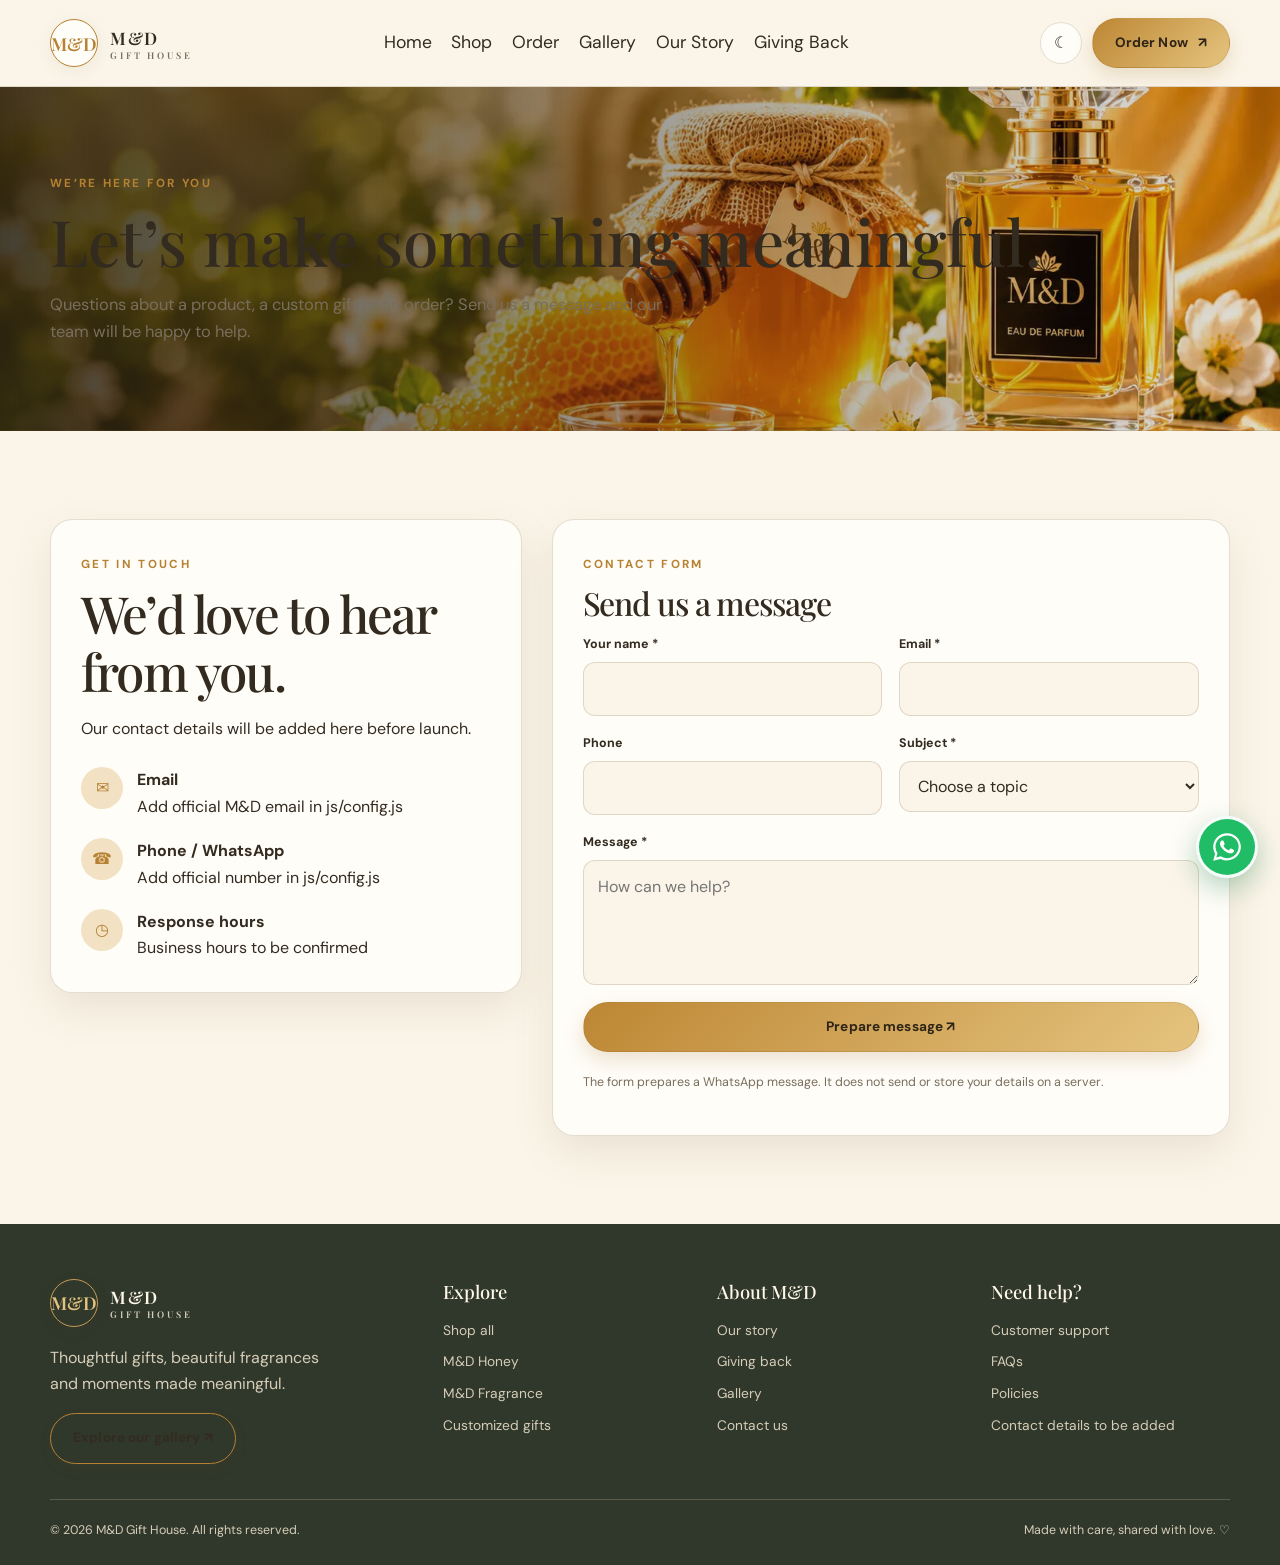
==== commit 13a4e428: "all images change to webp" ====
--- a/contact.html
+++ b/contact.html
@@ -205,10 +205,14 @@
       class="whatsapp-float"
       data-whatsapp
       href="#"
-      aria-label="Chat on WhatsApp"
-      title="Chat on WhatsApp"
-      >◉</a
-    >
+      aria-label="Chat with M&D on WhatsApp"
+      title="Chat with M&D on WhatsApp"
+      ><svg viewBox="0 0 32 32" aria-hidden="true">
+        <path
+          fill="currentColor"
+          d="M16.04 3C8.87 3 3.04 8.75 3.04 15.83c0 2.27.61 4.49 1.77 6.43L3 29l6.94-1.8a13.2 13.2 0 0 0 6.1 1.5h.01c7.17 0 13-5.75 13-12.83 0-3.43-1.35-6.65-3.8-9.08A13.02 13.02 0 0 0 16.04 3Zm0 23.52h-.01a10.9 10.9 0 0 1-5.55-1.51l-.4-.24-4.12 1.07 1.1-3.98-.26-.41a10.6 10.6 0 0 1-1.66-5.62c0-5.9 4.89-10.7 10.9-10.7 2.9 0 5.64 1.11 7.7 3.14a10.5 10.5 0 0 1 3.2 7.56c0 5.9-4.89 10.69-10.9 10.69Zm5.98-8.02c-.33-.16-1.94-.94-2.24-1.05-.3-.11-.52-.16-.74.16-.22.32-.85 1.05-1.04 1.27-.19.21-.38.24-.71.08-.33-.16-1.39-.5-2.65-1.6-.98-.85-1.64-1.9-1.83-2.22-.19-.32-.02-.49.14-.65.15-.14.33-.37.49-.55.16-.19.22-.32.33-.53.11-.21.06-.4-.03-.56-.08-.16-.74-1.75-1.02-2.4-.27-.63-.54-.55-.74-.56h-.63c-.22 0-.57.08-.87.4-.3.32-1.14 1.1-1.14 2.69 0 1.58 1.17 3.11 1.33 3.32.16.21 2.3 3.45 5.58 4.83.78.33 1.39.53 1.86.68.78.24 1.49.21 2.05.13.63-.09 1.94-.78 2.22-1.53.27-.75.27-1.4.19-1.53-.08-.13-.3-.21-.63-.37Z"
+        /></svg
+    ></a>
     <script src="js/config.js"></script>
     <script src="js/main.js"></script>
   </body>
--- a/css/style.css
+++ b/css/style.css
@@ -14,6 +14,177 @@
   --serif: "Playfair Display", Georgia, serif;
   --sans: "DM Sans", Arial, sans-serif;
 }
+
+/* =================================
+   M&D DARK LUXURY WELCOME SCREEN
+================================= */
+
+/* .welcome-screen {
+  position: fixed;
+  inset: 0;
+  z-index: 99999;
+
+  display: flex;
+  align-items: center;
+  justify-content: center;
+
+  background:
+    linear-gradient(135deg, rgba(10, 12, 11, 0.82), rgba(18, 20, 17, 0.72)),
+    url("../assets/images/welcome.jpeg") center / cover no-repeat;
+
+  background-color: #101210;
+
+  transition:
+    opacity 0.8s ease,
+    visibility 0.8s ease;
+} */
+.welcome-screen {
+  position: fixed;
+  inset: 0;
+  z-index: 99999;
+
+  display: flex;
+  align-items: center;
+  justify-content: center;
+
+  background-color: #101210;
+
+  background-image:
+    linear-gradient(rgba(10, 12, 11, 0.45), rgba(10, 12, 11, 0.55)),
+    url("../assets/images/herowebp.webp");
+
+  background-position: center center;
+  background-size: cover;
+  background-repeat: no-repeat;
+
+  transition:
+    opacity 0.8s ease,
+    visibility 0.8s ease;
+}
+.welcome-screen.hide {
+  opacity: 0;
+  visibility: hidden;
+  pointer-events: none;
+}
+
+/* CONTENT */
+
+.welcome-content {
+  text-align: center;
+  padding: 25px;
+  animation: welcomeAppear 1s ease;
+}
+
+/* BISMILLAH */
+
+.bismillah {
+  color: #d6b779;
+  font-size: clamp(22px, 4vw, 30px);
+  font-weight: 600;
+  margin-bottom: 32px;
+  text-shadow: 0 2px 12px rgba(0, 0, 0, 0.5);
+}
+
+/* BRAND NAME */
+
+.welcome-content h1 {
+  color: #e8c989;
+  font-size: clamp(65px, 12vw, 100px);
+  font-weight: 800;
+  letter-spacing: 10px;
+  line-height: 1;
+  margin: 0;
+
+  text-shadow: 0 4px 25px rgba(214, 183, 121, 0.2);
+}
+
+/* BRAND HEADING */
+
+.welcome-content h2 {
+  color: #f5e9d0;
+  font-size: clamp(14px, 3vw, 19px);
+  font-weight: 700;
+  letter-spacing: 4px;
+  margin-top: 16px;
+}
+
+/* TAGLINE */
+
+.welcome-tagline {
+  color: #d0c2a8;
+  font-size: 15px;
+  font-weight: 500;
+  letter-spacing: 1px;
+  margin-top: 20px;
+}
+
+/* LOADER */
+
+.loader {
+  width: 155px;
+  height: 3px;
+  background: rgba(214, 183, 121, 0.2);
+  margin: 38px auto 16px;
+  overflow: hidden;
+  border-radius: 20px;
+}
+
+.loader span {
+  display: block;
+  width: 40%;
+  height: 100%;
+  background: #d6b779;
+  box-shadow: 0 0 12px rgba(214, 183, 121, 0.7);
+  animation: loading 1.2s infinite ease-in-out;
+}
+
+/* LOADING TEXT */
+
+.loading-text {
+  color: #d6b779;
+  font-size: 10px;
+  font-weight: 700;
+  letter-spacing: 3px;
+}
+
+/* ANIMATIONS */
+
+@keyframes loading {
+  from {
+    transform: translateX(-110%);
+  }
+  to {
+    transform: translateX(260%);
+  }
+}
+
+@keyframes welcomeAppear {
+  from {
+    opacity: 0;
+    transform: translateY(20px);
+  }
+  to {
+    opacity: 1;
+    transform: translateY(0);
+  }
+}
+
+/* MOBILE */
+
+@media (max-width: 600px) {
+  .welcome-content {
+    padding: 20px;
+  }
+
+  .welcome-content h1 {
+    letter-spacing: 6px;
+  }
+
+  .welcome-content h2 {
+    letter-spacing: 2px;
+  }
+}
+
 html[data-theme="dark"] {
   --bg: #211d19;
   --surface: #2b2621;
@@ -234,7 +405,7 @@
       rgba(28, 23, 17, 0.36) 58%,
       rgba(28, 23, 17, 0.12)
     ),
-    url("/assets/images/hero.png") center/cover;
+    url("../assets/images/herowebp.webp") center/cover;
   /* background: url(../assets/images/Golden\ Honey\ and\ Amber\ Perfume\ Still\ Life.png); */
 }
 .page-hero {
@@ -245,7 +416,7 @@
       rgba(28, 23, 17, 0.36) 58%,
       rgba(28, 23, 17, 0.12)
     ),
-    url("/assets/images/hero.png") center/cover;
+    url("../assets/images/herowebp.webp") center/cover;
 }
 /* .page-hero {
   min-height: 550px;
@@ -257,7 +428,7 @@
       rgba(28, 23, 17, 0.2) 58%,
       rgba(28, 23, 17, 0.05)
     ),
-    url("/assets/images/Golden%20Honey%20and%20Amber%20Perfume%20Still%20Life.png");
+    url("assets/images/Golden%20Honey%20and%20Amber%20Perfume%20Still%20Life.png");
 
   background-position: center;
   background-size: cover;
